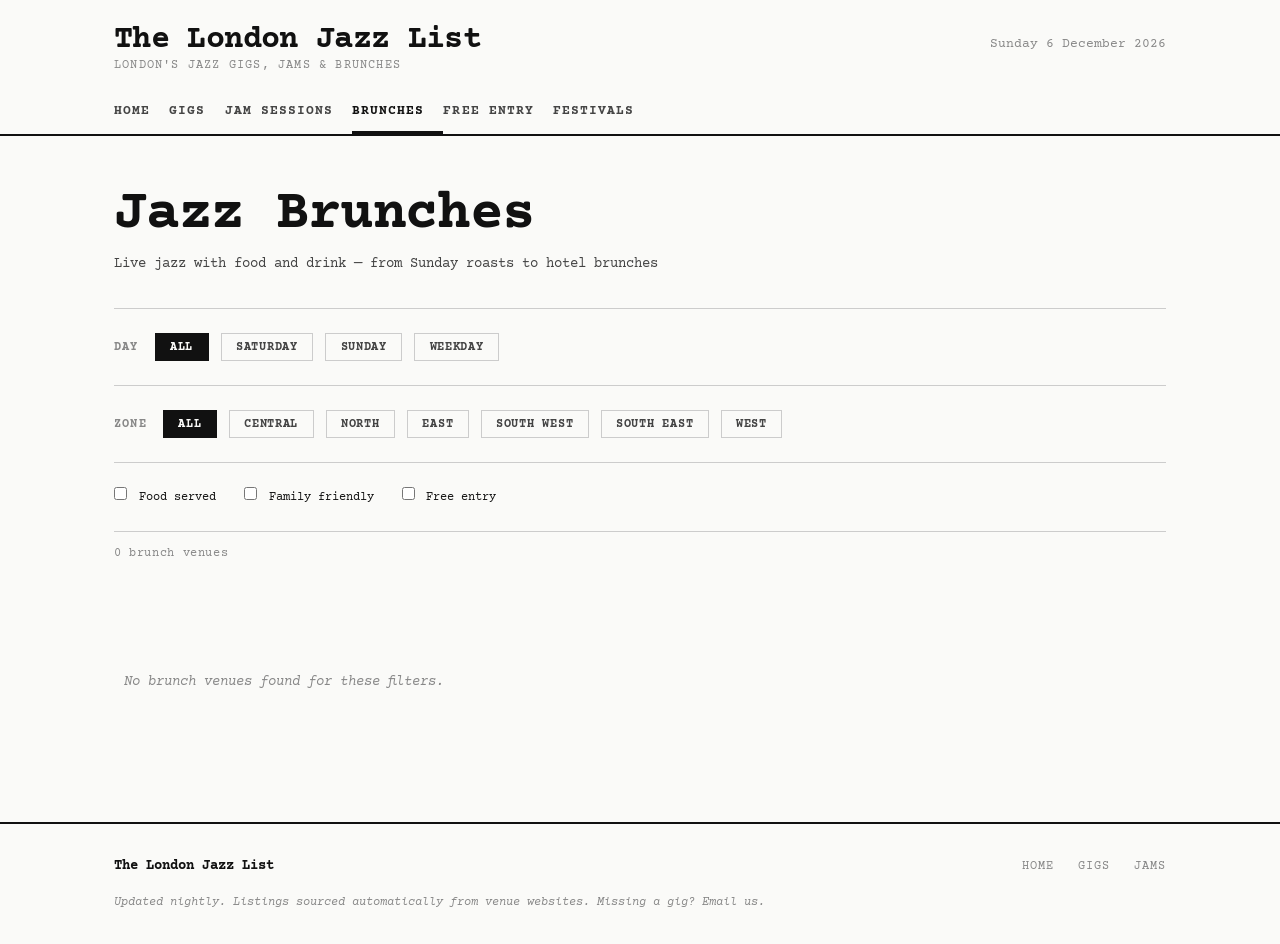
==== brunches.html @ 5c51c70d "Add website files" ====
<!DOCTYPE html>
<html lang="en">
<head>
  <meta charset="UTF-8">
  <meta name="viewport" content="width=device-width, initial-scale=1.0">
  <title>Jazz Brunches — The London Jazz List</title>
  <meta name="description" content="London's jazz brunches — Sunday roasts, hotel brunches and lunchtime sessions with live music.">
  <link rel="stylesheet" href="css/style.css">
</head>
<body>

  <div id="header"></div>

  <main>
    <div class="container">

      <section class="page-hero">
        <h1>Jazz Brunches</h1>
        <p class="subtitle">Live jazz with food and drink — from Sunday roasts to hotel brunches</p>
      </section>

      <div class="filters">
        <span class="filter-label">Day</span>
        <button class="filter-btn active" data-day="all">All</button>
        <button class="filter-btn" data-day="Saturday">Saturday</button>
        <button class="filter-btn" data-day="Sunday">Sunday</button>
        <button class="filter-btn" data-day="weekday">Weekday</button>
      </div>

      <div class="filters">
        <span class="filter-label">Zone</span>
        <button class="filter-btn active" data-zone="all">All</button>
        <button class="filter-btn" data-zone="Central">Central</button>
        <button class="filter-btn" data-zone="North">North</button>
        <button class="filter-btn" data-zone="East">East</button>
        <button class="filter-btn" data-zone="South West">South West</button>
        <button class="filter-btn" data-zone="South East">South East</button>
        <button class="filter-btn" data-zone="West">West</button>
      </div>

      <div class="filters">
        <label style="font-size:0.75rem;cursor:pointer">
          <input type="checkbox" id="food-only" style="margin-right:0.3rem">
          Food served
        </label>
        <label style="font-size:0.75rem;cursor:pointer;margin-left:1rem">
          <input type="checkbox" id="family-only" style="margin-right:0.3rem">
          Family friendly
        </label>
        <label style="font-size:0.75rem;cursor:pointer;margin-left:1rem">
          <input type="checkbox" id="free-brunch" style="margin-right:0.3rem">
          Free entry
        </label>
      </div>

      <div class="result-count" id="result-count"></div>
      <div class="brunch-grid" id="brunch-grid"></div>

    </div>
  </main>

  <div id="footer"></div>

  <script src="js/data.js"></script>
  <script src="js/utils.js"></script>
  <script>
    document.getElementById('header').innerHTML = renderHeader('brunches.html');
    document.getElementById('footer').innerHTML = renderFooter();

    let allBrunches = [];
    let activeDay  = 'all';
    let activeZone = 'all';
    let foodOnly   = false;
    let familyOnly = false;
    let freeOnly   = false;

    const WEEKDAYS = ['Monday','Tuesday','Wednesday','Thursday','Friday'];

    async function init() {
      allBrunches = await fetchData('brunches');
      render();
    }

    function getFiltered() {
      return allBrunches.filter(b => {
        if (activeDay === 'Saturday' && b.day_of_week !== 'Saturday') return false;
        if (activeDay === 'Sunday'   && b.day_of_week !== 'Sunday')   return false;
        if (activeDay === 'weekday'  && !WEEKDAYS.includes(b.day_of_week)) return false;
        if (activeZone !== 'all' && b.zone !== activeZone)            return false;
        if (foodOnly   && b.food_served !== true && b.food_served !== 'TRUE') return false;
        if (familyOnly && b.family_friendly !== true && b.family_friendly !== 'TRUE') return false;
        if (freeOnly   && b.price_type !== 'Free' && b.price_type !== 'Free (dining)') return false;
        return true;
      });
    }

    function render() {
      const filtered = getFiltered();
      document.getElementById('result-count').textContent =
        `${filtered.length} brunch venue${filtered.length !== 1 ? 's' : ''}`;

      const grid = document.getElementById('brunch-grid');
      if (!filtered.length) {
        showEmpty(grid, 'No brunch venues found for these filters.');
        return;
      }
      grid.innerHTML = filtered.map(renderBrunchCard).join('');
    }

    document.querySelectorAll('[data-day]').forEach(btn => {
      btn.addEventListener('click', () => {
        document.querySelectorAll('[data-day]').forEach(b => b.classList.remove('active'));
        btn.classList.add('active');
        activeDay = btn.dataset.day;
        render();
      });
    });

    document.querySelectorAll('[data-zone]').forEach(btn => {
      btn.addEventListener('click', () => {
        document.querySelectorAll('[data-zone]').forEach(b => b.classList.remove('active'));
        btn.classList.add('active');
        activeZone = btn.dataset.zone;
        render();
      });
    });

    document.getElementById('food-only').addEventListener('change',   e => { foodOnly = e.target.checked; render(); });
    document.getElementById('family-only').addEventListener('change', e => { familyOnly = e.target.checked; render(); });
    document.getElementById('free-brunch').addEventListener('change', e => { freeOnly = e.target.checked; render(); });

    init();
  </script>
</body>
</html>
---- css/style.css ----
/* ============================================================
   THE LONDON JAZZ LIST — style.css
   Typewriter aesthetic: Courier Prime, black & white, editorial
   ============================================================ */

@import url('https://fonts.googleapis.com/css2?family=Courier+Prime:ital,wght@0,400;0,700;1,400;1,700&display=swap');

/* ── Variables ─────────────────────────────────────────────── */
:root {
  --bg:          #fafaf8;
  --bg-alt:      #f2f2ee;
  --text:        #111111;
  --text-mid:    #444444;
  --text-light:  #888888;
  --border:      #cccccc;
  --border-dark: #111111;
  --accent:      #111111;
  --tag-bg:      #111111;
  --tag-text:    #fafaf8;
  --card-bg:     #ffffff;
  --font:        'Courier Prime', 'Courier New', Courier, monospace;
  --max-width:   1100px;
  --col-gap:     2rem;
}

/* ── Reset ──────────────────────────────────────────────────── */
*, *::before, *::after { box-sizing: border-box; margin: 0; padding: 0; }
html { font-size: 16px; scroll-behavior: smooth; }
body {
  font-family: var(--font);
  background: var(--bg);
  color: var(--text);
  line-height: 1.6;
  -webkit-font-smoothing: antialiased;
}
a { color: inherit; text-decoration: none; }
a:hover { text-decoration: underline; }
img { max-width: 100%; display: block; }
ul { list-style: none; }

/* ── Layout ─────────────────────────────────────────────────── */
.container {
  max-width: var(--max-width);
  margin: 0 auto;
  padding: 0 1.5rem;
}

/* ── Header ─────────────────────────────────────────────────── */
.site-header {
  border-bottom: 2px solid var(--border-dark);
  padding: 1.5rem 0 0;
  background: var(--bg);
  position: sticky;
  top: 0;
  z-index: 100;
}

.header-top {
  display: flex;
  align-items: baseline;
  justify-content: space-between;
  padding-bottom: 1rem;
  gap: 1rem;
}

.site-title {
  font-size: clamp(1.4rem, 4vw, 2rem);
  font-weight: 700;
  letter-spacing: -0.02em;
  line-height: 1;
}

.site-title a { text-decoration: none; }

.site-tagline {
  font-size: 0.75rem;
  color: var(--text-light);
  letter-spacing: 0.1em;
  text-transform: uppercase;
}

.header-date {
  font-size: 0.8rem;
  color: var(--text-light);
  white-space: nowrap;
}

/* ── Navigation ─────────────────────────────────────────────── */
.site-nav {
  display: flex;
  gap: 0;
  overflow-x: auto;
  -webkit-overflow-scrolling: touch;
  scrollbar-width: none;
}
.site-nav::-webkit-scrollbar { display: none; }

.site-nav a {
  font-size: 0.8rem;
  font-weight: 700;
  letter-spacing: 0.08em;
  text-transform: uppercase;
  padding: 0.6rem 1.2rem 0.6rem 0;
  white-space: nowrap;
  color: var(--text-mid);
  border-bottom: 3px solid transparent;
  transition: color 0.15s, border-color 0.15s;
}

.site-nav a:hover,
.site-nav a.active {
  color: var(--text);
  border-bottom-color: var(--border-dark);
  text-decoration: none;
}

/* ── Hero / Page title ──────────────────────────────────────── */
.page-hero {
  padding: 3rem 0 2rem;
  border-bottom: 1px solid var(--border);
}

.page-hero h1 {
  font-size: clamp(2rem, 6vw, 3.5rem);
  font-weight: 700;
  line-height: 1.1;
  letter-spacing: -0.03em;
}

.page-hero .subtitle {
  margin-top: 0.5rem;
  font-size: 0.9rem;
  color: var(--text-mid);
}

/* ── Filters ─────────────────────────────────────────────────── */
.filters {
  padding: 1.5rem 0;
  border-bottom: 1px solid var(--border);
  display: flex;
  flex-wrap: wrap;
  gap: 0.75rem;
  align-items: center;
}

.filter-label {
  font-size: 0.75rem;
  text-transform: uppercase;
  letter-spacing: 0.1em;
  color: var(--text-light);
  font-weight: 700;
  margin-right: 0.25rem;
}

.filter-btn {
  font-family: var(--font);
  font-size: 0.75rem;
  font-weight: 700;
  text-transform: uppercase;
  letter-spacing: 0.06em;
  padding: 0.4rem 0.9rem;
  border: 1.5px solid var(--border);
  background: transparent;
  color: var(--text-mid);
  cursor: pointer;
  transition: all 0.15s;
  white-space: nowrap;
}

.filter-btn:hover {
  border-color: var(--text);
  color: var(--text);
}

.filter-btn.active {
  background: var(--text);
  color: var(--bg);
  border-color: var(--text);
}

.filter-select {
  font-family: var(--font);
  font-size: 0.75rem;
  font-weight: 700;
  text-transform: uppercase;
  letter-spacing: 0.06em;
  padding: 0.4rem 0.9rem;
  border: 1.5px solid var(--border);
  background: var(--bg);
  color: var(--text-mid);
  cursor: pointer;
  appearance: none;
  -webkit-appearance: none;
  padding-right: 2rem;
  background-image: url("data:image/svg+xml,%3Csvg xmlns='http://www.w3.org/2000/svg' width='10' height='6'%3E%3Cpath d='M0 0l5 6 5-6z' fill='%23888'/%3E%3C/svg%3E");
  background-repeat: no-repeat;
  background-position: right 0.7rem center;
}

.filter-select:focus,
.filter-btn:focus {
  outline: 2px solid var(--text);
  outline-offset: 1px;
}

/* ── Date navigation ─────────────────────────────────────────── */
.date-nav {
  display: flex;
  gap: 0.5rem;
  flex-wrap: wrap;
  padding: 1rem 0;
}

.date-btn {
  font-family: var(--font);
  font-size: 0.75rem;
  font-weight: 700;
  letter-spacing: 0.06em;
  text-transform: uppercase;
  padding: 0.35rem 0.8rem;
  border: 1.5px solid var(--border);
  background: transparent;
  cursor: pointer;
  transition: all 0.15s;
}

.date-btn:hover { border-color: var(--text); }
.date-btn.active { background: var(--text); color: var(--bg); border-color: var(--text); }

/* ── Gig listings ────────────────────────────────────────────── */
.listings {
  padding: 2rem 0;
}

/* Date group header */
.date-group {
  margin-bottom: 2.5rem;
}

.date-group-header {
  display: flex;
  align-items: baseline;
  gap: 1rem;
  padding: 0.75rem 0;
  border-top: 2px solid var(--border-dark);
  margin-bottom: 1rem;
}

.date-group-day {
  font-size: 1.4rem;
  font-weight: 700;
  letter-spacing: -0.02em;
}

.date-group-meta {
  font-size: 0.8rem;
  color: var(--text-light);
  text-transform: uppercase;
  letter-spacing: 0.08em;
}

/* Gig card */
.gig-card {
  display: grid;
  grid-template-columns: 1fr auto;
  gap: 0.5rem 1.5rem;
  padding: 1.25rem 0;
  border-bottom: 1px solid var(--border);
  transition: background 0.1s;
}

.gig-card:hover {
  background: var(--bg-alt);
  margin: 0 -1.5rem;
  padding-left: 1.5rem;
  padding-right: 1.5rem;
}

.gig-main { grid-column: 1; }
.gig-aside {
  grid-column: 2;
  text-align: right;
  display: flex;
  flex-direction: column;
  align-items: flex-end;
  gap: 0.4rem;
}

.gig-artist {
  font-size: 1.05rem;
  font-weight: 700;
  letter-spacing: -0.01em;
  line-height: 1.3;
}

.editors-pick .gig-artist::before {
  content: "★ ";
  font-size: 0.8em;
}

.gig-venue {
  font-size: 0.85rem;
  color: var(--text-mid);
  margin-top: 0.2rem;
}

.gig-venue-name { font-weight: 700; }

.gig-description {
  font-size: 0.82rem;
  color: var(--text-mid);
  margin-top: 0.5rem;
  font-style: italic;
  line-height: 1.5;
  max-width: 600px;
}

.gig-tags {
  display: flex;
  flex-wrap: wrap;
  gap: 0.4rem;
  margin-top: 0.6rem;
}

.tag {
  font-size: 0.65rem;
  font-weight: 700;
  text-transform: uppercase;
  letter-spacing: 0.08em;
  padding: 0.2rem 0.5rem;
  border: 1px solid var(--border);
  color: var(--text-mid);
  white-space: nowrap;
}

.tag-special {
  background: var(--text);
  color: var(--bg);
  border-color: var(--text);
}

.tag-free {
  border-color: var(--text);
  color: var(--text);
}

.gig-time {
  font-size: 0.85rem;
  font-weight: 700;
  color: var(--text);
  white-space: nowrap;
}

.gig-price {
  font-size: 0.82rem;
  color: var(--text-mid);
  white-space: nowrap;
}

.gig-ticket-link {
  font-size: 0.72rem;
  font-weight: 700;
  text-transform: uppercase;
  letter-spacing: 0.1em;
  border-bottom: 1px solid var(--text);
  padding-bottom: 1px;
  white-space: nowrap;
}

.gig-ticket-link:hover { text-decoration: none; opacity: 0.7; }

/* ── Jam Sessions ────────────────────────────────────────────── */
.jam-grid {
  display: grid;
  grid-template-columns: repeat(auto-fill, minmax(300px, 1fr));
  gap: 1.5px;
  border: 1.5px solid var(--border-dark);
  margin: 2rem 0;
}

.jam-card {
  padding: 1.5rem;
  border: 1.5px solid var(--border-dark);
  background: var(--card-bg);
  margin: -1.5px;
}

.jam-card:hover { background: var(--bg-alt); }

.jam-day {
  font-size: 0.7rem;
  font-weight: 700;
  text-transform: uppercase;
  letter-spacing: 0.15em;
  color: var(--text-light);
  margin-bottom: 0.5rem;
}

.jam-name {
  font-size: 1rem;
  font-weight: 700;
  line-height: 1.3;
  margin-bottom: 0.3rem;
}

.jam-venue {
  font-size: 0.82rem;
  color: var(--text-mid);
  margin-bottom: 0.75rem;
}

.jam-details {
  font-size: 0.78rem;
  color: var(--text-mid);
  display: flex;
  flex-direction: column;
  gap: 0.2rem;
}

.jam-story {
  font-size: 0.78rem;
  font-style: italic;
  color: var(--text-mid);
  margin-top: 0.75rem;
  line-height: 1.5;
  border-top: 1px solid var(--border);
  padding-top: 0.75rem;
}

.jam-editors-pick .jam-name::before {
  content: "★ ";
  font-size: 0.85em;
}

/* ── Brunch cards ────────────────────────────────────────────── */
.brunch-grid {
  display: grid;
  grid-template-columns: repeat(auto-fill, minmax(280px, 1fr));
  gap: 1rem;
  margin: 2rem 0;
}

.brunch-card {
  padding: 1.25rem;
  border: 1.5px solid var(--border);
  background: var(--card-bg);
}

.brunch-card:hover { border-color: var(--border-dark); }

.brunch-venue {
  font-size: 1rem;
  font-weight: 700;
  margin-bottom: 0.25rem;
}

.brunch-when {
  font-size: 0.78rem;
  color: var(--text-mid);
  margin-bottom: 0.5rem;
}

.brunch-desc {
  font-size: 0.78rem;
  font-style: italic;
  color: var(--text-mid);
  line-height: 1.5;
  margin-bottom: 0.75rem;
}

.brunch-meta {
  font-size: 0.72rem;
  color: var(--text-light);
  display: flex;
  flex-wrap: wrap;
  gap: 0.5rem;
}

/* ── Free entry ──────────────────────────────────────────────── */
.free-list {
  margin: 2rem 0;
}

.free-item {
  display: grid;
  grid-template-columns: 120px 1fr auto;
  gap: 1rem;
  padding: 1rem 0;
  border-bottom: 1px solid var(--border);
  align-items: start;
}

.free-date {
  font-size: 0.78rem;
  font-weight: 700;
  text-transform: uppercase;
  letter-spacing: 0.06em;
  color: var(--text-mid);
}

.free-name {
  font-size: 0.95rem;
  font-weight: 700;
}

.free-venue {
  font-size: 0.8rem;
  color: var(--text-mid);
  margin-top: 0.2rem;
}

.free-desc {
  font-size: 0.78rem;
  font-style: italic;
  color: var(--text-mid);
  margin-top: 0.4rem;
}

.free-badge {
  font-size: 0.65rem;
  font-weight: 700;
  text-transform: uppercase;
  letter-spacing: 0.1em;
  padding: 0.25rem 0.6rem;
  border: 1.5px solid var(--text);
  white-space: nowrap;
}

/* ── Homepage ────────────────────────────────────────────────── */
.home-hero {
  padding: 3rem 0 2rem;
  border-bottom: 2px solid var(--border-dark);
}

.home-hero h1 {
  font-size: clamp(2.5rem, 8vw, 5rem);
  font-weight: 700;
  line-height: 1.0;
  letter-spacing: -0.04em;
  max-width: 700px;
}

.home-hero p {
  font-size: 0.9rem;
  color: var(--text-mid);
  margin-top: 1rem;
  max-width: 500px;
}

.home-sections {
  display: grid;
  grid-template-columns: repeat(auto-fit, minmax(200px, 1fr));
  border-top: 1.5px solid var(--border-dark);
  margin: 2rem 0;
}

.home-section-link {
  padding: 1.5rem;
  border-right: 1.5px solid var(--border-dark);
  border-bottom: 1.5px solid var(--border-dark);
  display: flex;
  flex-direction: column;
  gap: 0.5rem;
  transition: background 0.15s;
}

.home-section-link:last-child { border-right: none; }
.home-section-link:hover { background: var(--bg-alt); text-decoration: none; }

.home-section-count {
  font-size: 2rem;
  font-weight: 700;
  letter-spacing: -0.04em;
  line-height: 1;
}

.home-section-label {
  font-size: 0.75rem;
  text-transform: uppercase;
  letter-spacing: 0.1em;
  font-weight: 700;
  color: var(--text-mid);
}

.home-section-desc {
  font-size: 0.78rem;
  color: var(--text-light);
  font-style: italic;
}

.home-tonight {
  padding: 2rem 0;
  border-bottom: 1px solid var(--border);
}

.home-tonight h2 {
  font-size: 1.1rem;
  font-weight: 700;
  text-transform: uppercase;
  letter-spacing: 0.1em;
  margin-bottom: 1.5rem;
}

/* ── Loading / Empty states ──────────────────────────────────── */
.loading {
  text-align: center;
  padding: 4rem 0;
  font-size: 0.85rem;
  color: var(--text-light);
  letter-spacing: 0.05em;
}

.loading::after {
  content: '';
  animation: dots 1.5s infinite;
}

@keyframes dots {
  0%   { content: '.'; }
  33%  { content: '..'; }
  66%  { content: '...'; }
}

.empty-state {
  text-align: center;
  padding: 4rem 0;
  color: var(--text-light);
}

.empty-state p {
  font-size: 0.85rem;
  font-style: italic;
}

/* ── Footer ──────────────────────────────────────────────────── */
.site-footer {
  border-top: 2px solid var(--border-dark);
  padding: 2rem 0;
  margin-top: 4rem;
}

.footer-inner {
  display: flex;
  justify-content: space-between;
  align-items: baseline;
  flex-wrap: wrap;
  gap: 1rem;
}

.footer-brand {
  font-size: 0.85rem;
  font-weight: 700;
}

.footer-links {
  display: flex;
  gap: 1.5rem;
  font-size: 0.75rem;
  color: var(--text-light);
  text-transform: uppercase;
  letter-spacing: 0.08em;
}

.footer-note {
  font-size: 0.72rem;
  color: var(--text-light);
  font-style: italic;
  width: 100%;
}

/* ── Result count ────────────────────────────────────────────── */
.result-count {
  font-size: 0.78rem;
  color: var(--text-light);
  padding: 0.75rem 0;
  letter-spacing: 0.05em;
}

/* ── Responsive ──────────────────────────────────────────────── */
@media (max-width: 640px) {
  .gig-card {
    grid-template-columns: 1fr;
  }
  .gig-aside {
    grid-column: 1;
    flex-direction: row;
    align-items: center;
    justify-content: flex-start;
    flex-wrap: wrap;
    gap: 0.5rem 1rem;
    text-align: left;
  }
  .free-item {
    grid-template-columns: 1fr;
    gap: 0.4rem;
  }
  .home-sections {
    grid-template-columns: 1fr 1fr;
  }
  .home-section-link {
    border-right: 1.5px solid var(--border-dark);
  }
  .home-section-link:nth-child(even) {
    border-right: none;
  }
  .filters {
    gap: 0.5rem;
  }
}

@media (max-width: 400px) {
  .home-sections {
    grid-template-columns: 1fr;
  }
  .home-section-link {
    border-right: none;
  }
}

/* ── Print ───────────────────────────────────────────────────── */
@media print {
  .site-header,
  .filters,
  .site-footer { display: none; }
}
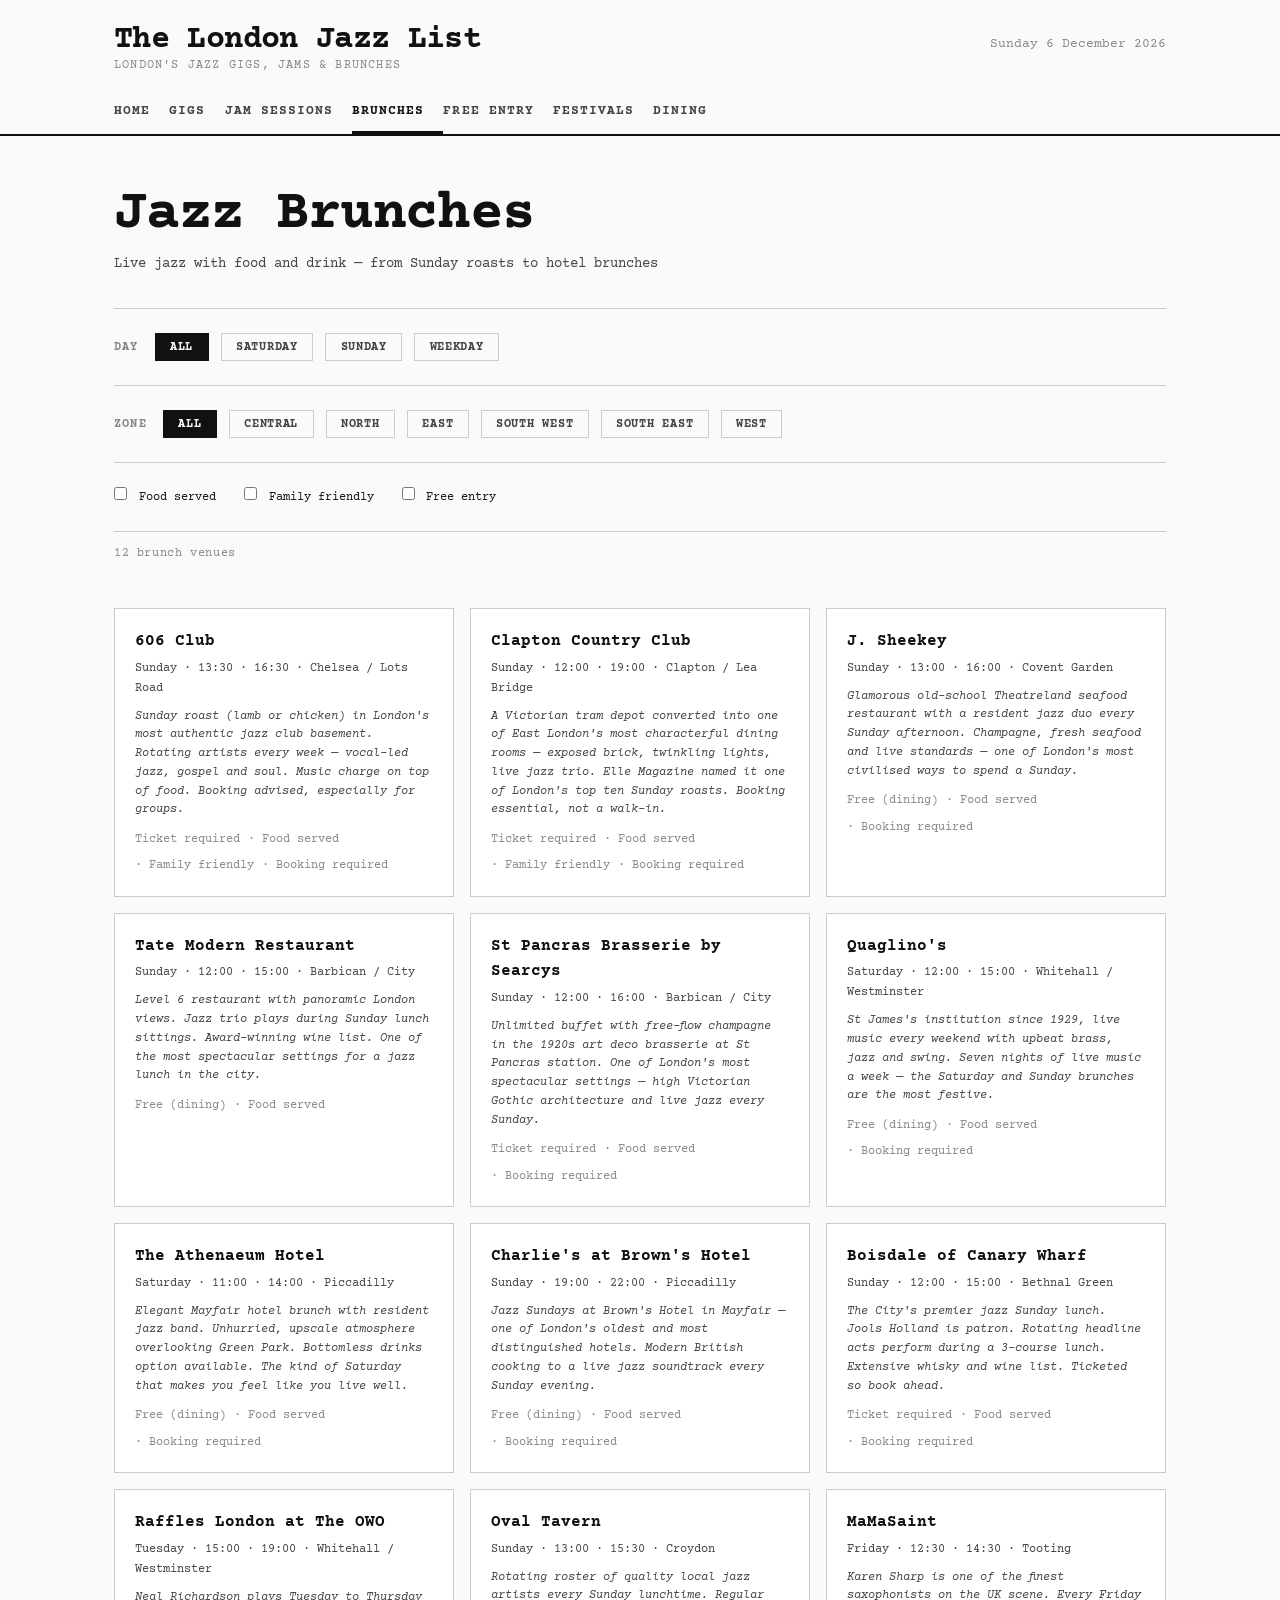
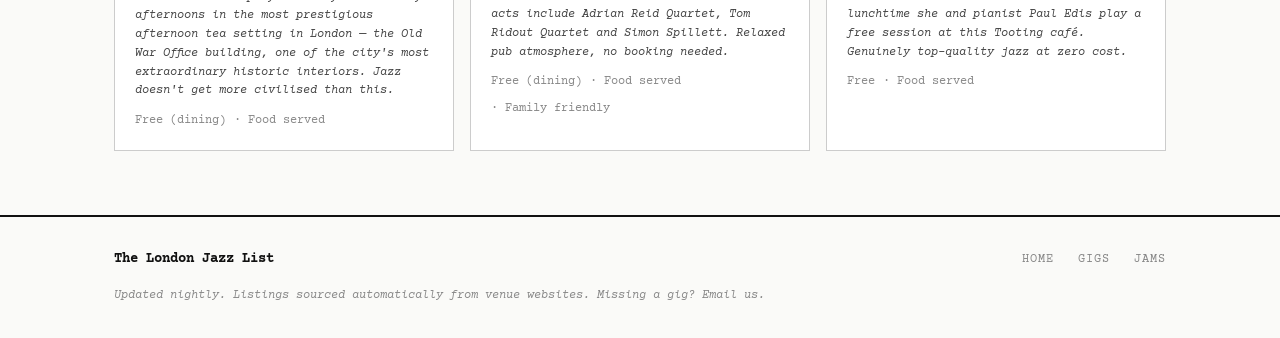
==== commit b87bc2de: "SEO: meta tags, sitemap, robots.txt" ====
--- a/brunches.html
+++ b/brunches.html
@@ -3,9 +3,40 @@
 <head>
   <meta charset="UTF-8">
   <meta name="viewport" content="width=device-width, initial-scale=1.0">
-  <title>Jazz Brunches — The London Jazz List</title>
-  <meta name="description" content="London's jazz brunches — Sunday roasts, hotel brunches and lunchtime sessions with live music.">
+  <title>Jazz Brunches London — Sunday Roasts & Lunches with Live Jazz | The London Jazz List</title>
+  <meta name="description" content="London's best jazz brunches — Sunday roasts with live jazz, hotel brunches, lunchtime sessions. From the 606 Club to Clapton Country Club, Quaglino's and beyond.">
+  <meta name="keywords" content="jazz brunch london, sunday jazz brunch london, jazz lunch london, live jazz sunday lunch london, jazz brunch soho, jazz brunch chelsea, sunday roast live jazz london, jazz restaurant london, 606 club sunday lunch, jazz afternoon tea london">
+  <link rel="canonical" href="https://londonjazzlist.co.uk/brunches.html">
+
+  <!-- Open Graph -->
+  <meta property="og:title" content="Jazz Brunches London — Sunday Roasts & Lunches with Live Jazz | The London Jazz List">
+  <meta property="og:description" content="London's best jazz brunches — Sunday roasts with live jazz, hotel brunches, lunchtime sessions. From the 606 Club to Clapton Country Club, Quaglino's and beyond.">
+  <meta property="og:url" content="https://londonjazzlist.co.uk/brunches.html">
+  <meta property="og:type" content="website">
+  <meta property="og:site_name" content="The London Jazz List">
+  <meta property="og:locale" content="en_GB">
+
+  <!-- Twitter Card -->
+  <meta name="twitter:card" content="summary">
+  <meta name="twitter:title" content="Jazz Brunches London — Sunday Roasts & Lunches with Live Jazz | The London Jazz List">
+  <meta name="twitter:description" content="London's best jazz brunches — Sunday roasts with live jazz, hotel brunches, lunchtime sessions. From the 606 Club to Clapton Country Club, Quaglino's and beyond.">
+
+  <!-- Geo -->
+  <meta name="geo.region" content="GB-LND">
+  <meta name="geo.placename" content="London">
+
   <link rel="stylesheet" href="css/style.css">
+
+  <script type="application/ld+json">
+  {
+    "@context": "https://schema.org",
+    "@type": "ItemList",
+    "name": "London Jazz Events",
+    "description": "Upcoming jazz events in London",
+    "url": "https://londonjazzlist.co.uk/gigs.html"
+  }
+  </script>
+
 </head>
 <body>
 
--- a/css/style.css
+++ b/css/style.css
@@ -307,12 +307,20 @@
 .gig-venue-name { font-weight: 700; }
 
 .gig-description {
-  font-size: 0.82rem;
-  color: var(--text-mid);
-  margin-top: 0.5rem;
+  font-size: 0.78rem;
+  color: var(--text-light);
+  margin-top: 0.4rem;
   font-style: italic;
+  font-weight: 400;
   line-height: 1.5;
-  max-width: 600px;
+  max-width: 580px;
+}
+
+.gig-artist {
+  font-size: 1.05rem;
+  font-weight: 700;
+  letter-spacing: -0.01em;
+  line-height: 1.3;
 }
 
 .gig-tags {
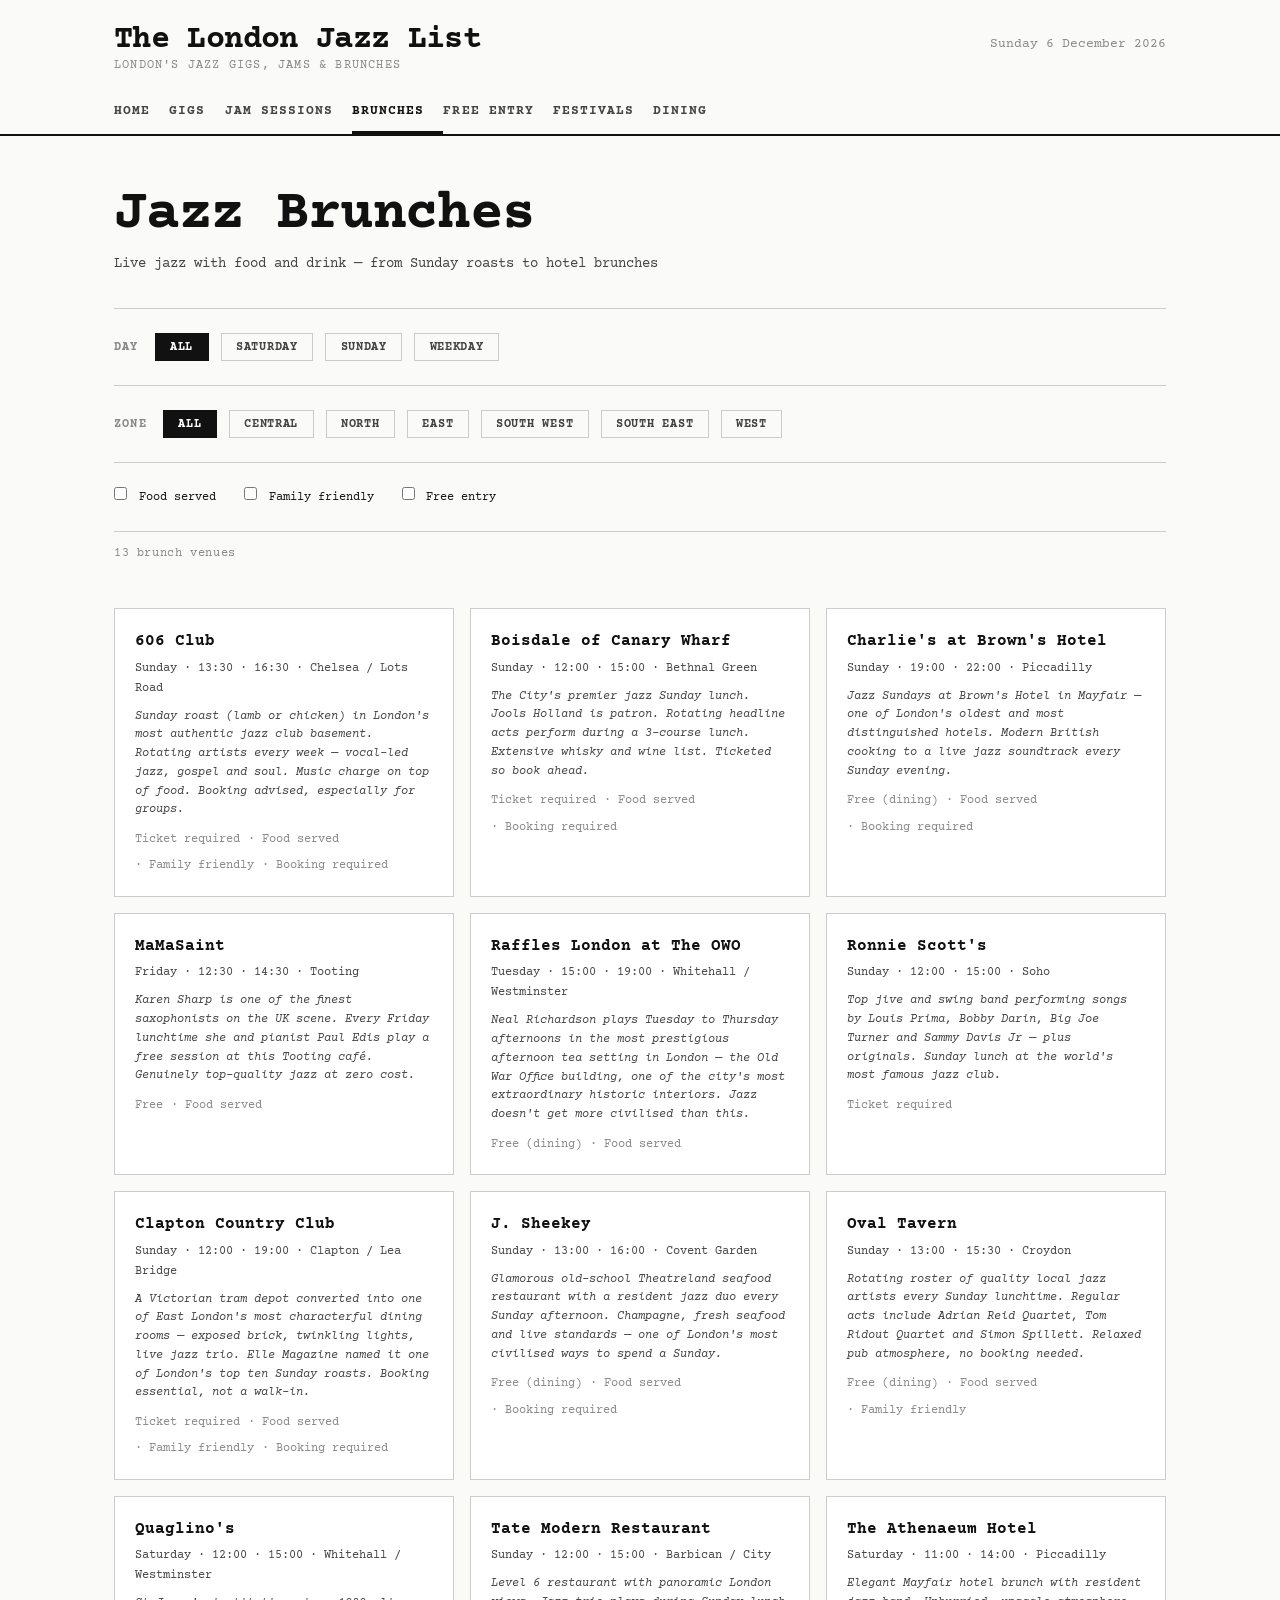
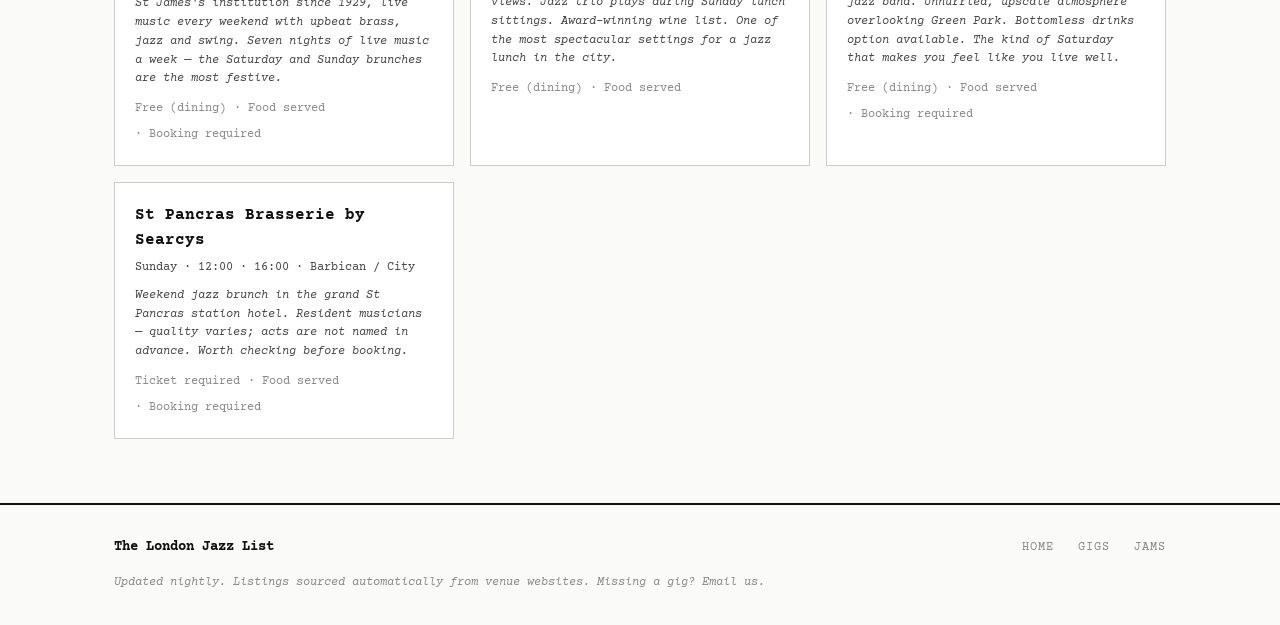
==== commit 7b10cae1: "brunches.html: sort by music_quality_tier" ====
--- a/brunches.html
+++ b/brunches.html
@@ -122,7 +122,13 @@
         if (familyOnly && b.family_friendly !== true && b.family_friendly !== 'TRUE') return false;
         if (freeOnly   && b.price_type !== 'Free' && b.price_type !== 'Free (dining)') return false;
         return true;
-      });
+      })
+        .sort((a, b) => {
+          const ta = a.music_quality_tier || 2;
+          const tb = b.music_quality_tier || 2;
+          if (ta !== tb) return ta - tb;
+          return (a.venue_name || '').localeCompare(b.venue_name || '');
+        });
     }
 
     function render() {
--- a/css/style.css
+++ b/css/style.css
@@ -351,6 +351,14 @@
   border-color: var(--text);
   color: var(--text);
 }
+.tag-format {
+  border-color: var(--border);
+  color: var(--text-mid);
+  font-style: italic;
+  letter-spacing: 0.04em;
+  text-transform: none;
+  font-size: 0.65rem;
+}
 
 .gig-time {
   font-size: 0.85rem;
@@ -685,23 +693,128 @@
 }
 
 /* ── Responsive ──────────────────────────────────────────────── */
+/* ── Mobile (≤640px) ─────────────────────────────────────── */
 @media (max-width: 640px) {
+
+  /* Container — tighter padding on small screens */
+  .container {
+    padding: 0 1rem;
+  }
+
+  /* Header — slightly more compact */
+  .site-header {
+    padding: 1rem 0 0;
+  }
+  .site-title a {
+    font-size: 1.3rem;
+  }
+  .site-tagline {
+    font-size: 0.7rem;
+  }
+  .header-date {
+    font-size: 0.65rem;
+  }
+
+  /* Nav — scrollable, touch-friendly */
+  .site-nav a {
+    padding: 0.6rem 0.9rem;
+    font-size: 0.75rem;
+    white-space: nowrap;
+  }
+
+  /* Filters — stack and wrap cleanly */
+  .filters {
+    gap: 0.4rem;
+    padding: 1rem 0;
+  }
+  .filter-btn, .date-btn {
+    font-size: 0.72rem;
+    padding: 0.3rem 0.65rem;
+  }
+  .filter-select {
+    font-size: 0.75rem;
+    padding: 0.3rem 0.5rem;
+  }
+  .filter-label {
+    font-size: 0.7rem;
+    width: 100%;
+  }
+
+  /* Result count */
+  .result-count {
+    font-size: 0.75rem;
+    padding: 0.6rem 0;
+  }
+
+  /* Date group heading */
+  .date-group-day {
+    font-size: 1rem;
+  }
+  .date-group-meta {
+    font-size: 0.72rem;
+  }
+
+  /* Gig card — stack vertically */
   .gig-card {
     grid-template-columns: 1fr;
-  }
+    gap: 0.5rem;
+    padding: 1rem 0;
+  }
+  .gig-artist {
+    font-size: 1rem;
+  }
+  .gig-venue {
+    font-size: 0.78rem;
+  }
+  .gig-description {
+    font-size: 0.82rem;
+  }
+  .tag {
+    font-size: 0.65rem;
+    padding: 0.15rem 0.45rem;
+  }
+
+  /* Aside — row layout with book button on the right */
   .gig-aside {
     grid-column: 1;
+    display: flex;
     flex-direction: row;
     align-items: center;
-    justify-content: flex-start;
-    flex-wrap: wrap;
-    gap: 0.5rem 1rem;
+    justify-content: space-between;
+    flex-wrap: nowrap;
+    gap: 0.5rem;
     text-align: left;
   }
+  .gig-time {
+    font-size: 0.78rem;
+  }
+  .gig-price {
+    font-size: 0.78rem;
+    font-weight: 600;
+  }
+  .gig-ticket-link {
+    font-size: 0.78rem;
+    padding: 0.4rem 0.85rem;
+    min-height: 36px;           /* comfortable tap target */
+    display: flex;
+    align-items: center;
+    white-space: nowrap;
+    margin-left: auto;
+  }
+
+  /* Editors pick star label */
+  .editors-pick::before {
+    font-size: 0.65rem;
+    padding: 0.15rem 0.5rem;
+  }
+
+  /* Free entry items */
   .free-item {
     grid-template-columns: 1fr;
     gap: 0.4rem;
   }
+
+  /* Home page grid */
   .home-sections {
     grid-template-columns: 1fr 1fr;
   }
@@ -711,17 +824,30 @@
   .home-section-link:nth-child(even) {
     border-right: none;
   }
-  .filters {
-    gap: 0.5rem;
-  }
-}
-
-@media (max-width: 400px) {
+
+  /* Page hero */
+  .page-hero h1 {
+    font-size: 1.6rem;
+  }
+  .page-hero .subtitle {
+    font-size: 0.85rem;
+  }
+}
+
+/* ── Very small screens (≤380px, older iPhones) ──────────── */
+@media (max-width: 380px) {
   .home-sections {
     grid-template-columns: 1fr;
   }
   .home-section-link {
     border-right: none;
+  }
+  .gig-artist {
+    font-size: 0.95rem;
+  }
+  .site-nav a {
+    padding: 0.5rem 0.7rem;
+    font-size: 0.7rem;
   }
 }
 
@@ -731,3 +857,12 @@
   .filters,
   .site-footer { display: none; }
 }
+
+.free-name-link,
+.jam-name-link {
+  font-weight: 700;
+  border-bottom: 1px solid var(--text);
+  padding-bottom: 1px;
+}
+.free-name-link:hover,
+.jam-name-link:hover { opacity: 0.7; text-decoration: none; }
